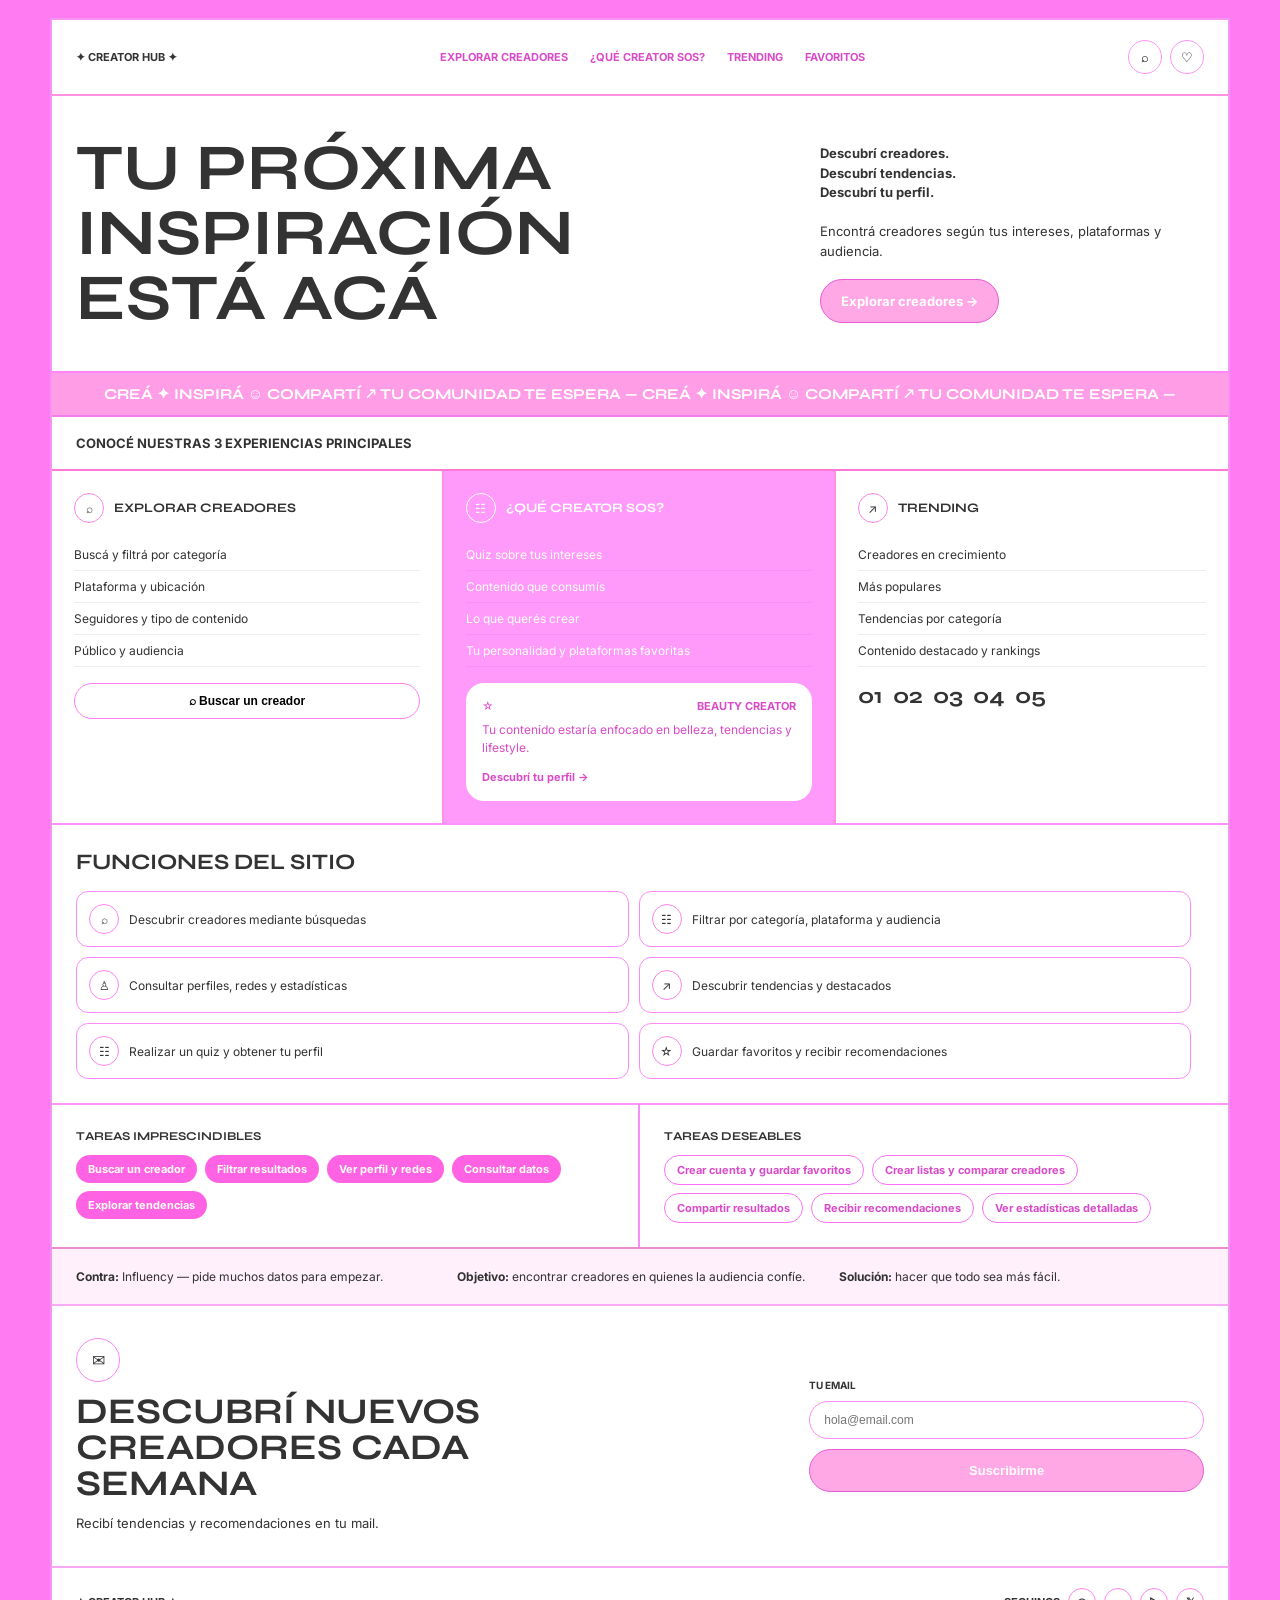
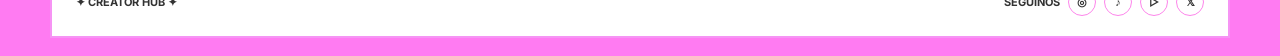
==== index.html @ 5cd88520 "Add files via upload" ====
<!DOCTYPE html>
<html lang="es">
<head>
<meta charset="UTF-8">
<meta name="viewport" content="width=device-width, initial-scale=1.0">
<title>Creator Hub - Tu próxima inspiración</title>
<link rel="stylesheet" href="stylesheet.css">
<link rel="preconnect" href="https://fonts.googleapis.com">
<link rel="preconnect" href="https://fonts.gstatic.com" crossorigin>
<link href="https://fonts.googleapis.com/css2?family=Inter:ital,opsz,wght@0,14..32,100..900;1,14..32,100..900&display=swap" rel="stylesheet">
<link href="https://fonts.googleapis.com/css2?family=Syne:wght@700;800&family=Inter:wght@400;600;700&display=swap" rel="stylesheet">
</head>
<body>
<div class="site">
<header class="topbar">
<div class="brand">✦ CREATOR HUB ✦</div>
<nav>
<a href="#explorar">Explorar creadores</a>
<a href="#quiz">¿Qué creator sos?</a>
<a href="#trending">Trending</a>
<a href="#fav">Favoritos</a>
</nav>
<div class="actions"><button class="ico">⌕</button><button class="ico">♡</button></div>
</header>

<section class="hero">
<div class="hero-main">
<h1>TU PRÓXIMA<br>INSPIRACIÓN<br>ESTÁ ACÁ</h1>
<div class="hero-copy">
<p><b>Descubrí creadores.<br>Descubrí tendencias.<br>Descubrí tu perfil.</b><br><br>Encontrá creadores según tus intereses, plataformas y audiencia.</p>
<a class="cta" href="#explorar">Explorar creadores →</a>
</div>
</div>
</section>

<div class="marquee"><div class="track"><span>CREÁ ✦ INSPIRÁ ☺ COMPARTÍ ↗ tu comunidad te espera — CREÁ ✦ INSPIRÁ ☺ COMPARTÍ ↗ tu comunidad te espera —</span></div></div>

<div class="label">Conocé nuestras 3 experiencias principales</div>

<section class="grid3" id="explorar">
<div class="card">
<div class="card-h"><span class="i">⌕</span><h3>Explorar creadores</h3></div>
<ul>
<li>Buscá y filtrá por categoría</li>
<li>Plataforma y ubicación</li>
<li>Seguidores y tipo de contenido</li>
<li>Público y audiencia</li>
</ul>
<button class="pill-btn">⌕ Buscar un creador</button>
</div>
<div class="card black" id="quiz">
<div class="card-h"><span class="i">☷</span><h3>¿Qué creator sos?</h3></div>
<ul>
<li>Quiz sobre tus intereses</li>
<li>Contenido que consumís</li>
<li>Lo que querés crear</li>
<li>Tu personalidad y plataformas favoritas</li>
</ul>
<div class="beauty">
<div class="beauty-top"><span>☆</span><b>BEAUTY CREATOR</b></div>
<p>Tu contenido estaría enfocado en belleza, tendencias y lifestyle.</p>
<a href="#">Descubrí tu perfil →</a>
</div>
</div>
<div class="card" id="trending">
<div class="card-h"><span class="i">↗</span><h3>Trending</h3></div>
<ul>
<li>Creadores en crecimiento</li>
<li>Más populares</li>
<li>Tendencias por categoría</li>
<li>Contenido destacado y rankings</li>
</ul>
<div class="rank"><span>01</span><span>02</span><span>03</span><span>04</span><span>05</span></div>
</div>
</section>

<section class="func">
<h2>Funciones del sitio</h2>
<div class="func-list">
<div><span class="i">⌕</span>Descubrir creadores mediante búsquedas</div>
<div><span class="i">☷</span>Filtrar por categoría, plataforma y audiencia</div>
<div><span class="i">♙</span>Consultar perfiles, redes y estadísticas</div>
<div><span class="i">↗</span>Descubrir tendencias y destacados</div>
<div><span class="i">☷</span>Realizar un quiz y obtener tu perfil</div>
<div><span class="i">☆</span>Guardar favoritos y recibir recomendaciones</div>
</div>
</section>

<section class="tareas">
<div class="t-col">
<h3>Tareas imprescindibles</h3>
<div class="chips"><span>Buscar un creador</span><span>Filtrar resultados</span><span>Ver perfil y redes</span><span>Consultar datos</span><span>Explorar tendencias</span></div>
</div>
<div class="t-col">
<h3>Tareas deseables</h3>
<div class="chips light"><span>Crear cuenta y guardar favoritos</span><span>Crear listas y comparar creadores</span><span>Compartir resultados</span><span>Recibir recomendaciones</span><span>Ver estadísticas detalladas</span></div>
</div>
</section>

<section class="versus">
<div><b>Contra:</b> Influency — pide muchos datos para empezar.</div>
<div><b>Objetivo:</b> encontrar creadores en quienes la audiencia confíe.</div>
<div><b>Solución:</b> hacer que todo sea más fácil.</div>
</section>

<section class="news">
<div class="news-l">
<div class="mail">✉</div>
<h2>Descubrí nuevos<br>creadores cada<br>semana</h2>
<p>Recibí tendencias y recomendaciones en tu mail.</p>
</div>
<div class="news-r">
<label>Tu email</label>
<input placeholder="hola@email.com" type="email">
<button class="cta">Suscribirme</button>
</div>
</section>

<footer>
<div class="brand">✦ CREATOR HUB ✦</div>
<div class="follow"><span>Seguinos</span><span class="i">◎</span><span class="i">♪</span><span class="i">▷</span><span class="i">𝕏</span></div>
</footer>
</div>
</body>
</html>
---- stylesheet.css ----
* {
    margin: 0;
    padding: 0;
    box-sizing: border-box;
}

/* ESTILO DE FUENTE */

h1, h2, h3, h4, h5, h6 {
    font-family: "Syne", sans-serif;
}

body {
    background-color: #ff7bf2;
    padding: 18px;
    font-family: "Inter", sans-serif;
    color: #333;
}

/* CONTENEDOR PRINCIPAL */

.site {
    width: 100%;
    max-width: 1180px;
    margin: 0 auto;
    background-color: white;
    border: 2px solid #f694f4;
}

/* ENCABEZADO */

.topbar {
    display: flex;
    align-items: center;
    justify-content: space-between;
    padding: 20px 24px;
    border-bottom: 2px solid #ff92e4;
    font-size: 11px;
    font-weight: bold;
    text-transform: uppercase;
}

.topbar nav {
    display: flex;
    gap: 22px;
}

.topbar nav a {
    color: #d94bc8;
    text-decoration: none;
}

.topbar nav a:hover {
    text-decoration: underline;
}

.actions {
    display: flex;
    gap: 8px;
}

.ico {
    width: 34px;
    height: 34px;
    border: 1px solid #fc96f7;
    border-radius: 50%;
    background-color: white;
    cursor: pointer;
}

/* PORTADA */

.hero {
    padding: 40px 24px;
    border-bottom: 2px solid #ff85f5;
}

.hero-main {
    display: flex;
    align-items: center;
    justify-content: space-between;
    gap: 30px;
}

.hero h1 {
    width: 65%;
    font-size: 65px;
    line-height: 1;
    font-weight: bold;
    text-transform: uppercase;
}

.hero-copy {
    width: 35%;
}

.hero-copy p {
    font-size: 13px;
    line-height: 1.5;
    margin-bottom: 18px;
}

.cta {
    display: inline-block;
    padding: 13px 20px;
    background-color: #ffa8e5;
    color: white;
    border: 1px solid #e85bd5;
    border-radius: 25px;
    text-decoration: none;
    font-size: 13px;
    font-weight: bold;
}

.cta:hover {
    background-color: #f47bdc;
}

/* BANDA ROSA */

.marquee {
    padding: 12px 0;
    background-color: #ff9ee7;
    color: white;
    border-bottom: 2px solid #f57eed;
    font-family: "Syne", sans-serif;
    font-size: 15px;
    font-weight: bold;
    text-align: center;
    text-transform: uppercase;
}

.track {
    white-space: nowrap;
}

/* TITULOS DE SECCION */

.label {
    padding: 18px 24px;
    border-bottom: 2px solid #ff78d4;
    font-size: 13px;
    font-weight: bold;
    text-transform: uppercase;
}

/* TARJETAS */

.grid3 {
    display: flex;
    border-bottom: 2px solid #ff93fd;
}

.card {
    width: 33.33%;
    padding: 22px;
    border-right: 2px solid #ff90e3;
}

.card:last-child {
    border-right: none;
}

.card.black {
    background-color: #ff99fa;
    color: white;
}

.card-h {
    display: flex;
    align-items: center;
    gap: 10px;
    margin-bottom: 16px;
}

.card-h h3 {
    font-size: 13px;
    text-transform: uppercase;
}

.i {
    width: 30px;
    height: 30px;
    display: flex;
    align-items: center;
    justify-content: center;
    border: 1px solid #fd85eb;
    border-radius: 50%;
    background-color: white;
    font-size: 12px;
}

.card.black .i {
    background-color: transparent;
    border-color: white;
    color: white;
}

.card ul {
    list-style: none;
    margin-bottom: 16px;
}

.card ul li {
    padding: 8px 0;
    border-bottom: 1px solid #eee;
    font-size: 12px;
}

.card.black ul li {
    border-color: #ff8bf5;
}

.pill-btn {
    width: 100%;
    padding: 10px;
    border: 1px solid #ff7ef6;
    border-radius: 25px;
    background-color: white;
    font-size: 12px;
    font-weight: bold;
    cursor: pointer;
}

/* TARJETA DESTACADA */

.beauty {
    margin-top: 14px;
    padding: 16px;
    background-color: white;
    color: #d94bc8;
    border-radius: 18px;
}

.beauty-top {
    display: flex;
    justify-content: space-between;
    margin-bottom: 8px;
    font-size: 11px;
}

.beauty p {
    margin-bottom: 8px;
    font-size: 12px;
    line-height: 1.5;
}

.beauty a {
    color: #d94bc8;
    font-size: 11px;
    font-weight: bold;
    text-decoration: none;
}

.rank {
    display: flex;
    gap: 10px;
    margin-top: 14px;
    font-family: "Syne", sans-serif;
    font-size: 22px;
    font-weight: bold;
}

/* LISTA DE ACTIVIDADES */

.func {
    padding: 24px;
    border-bottom: 2px solid #ff95fa;
}

.func h2 {
    margin-bottom: 16px;
    font-family: "Syne", sans-serif;
    font-size: 22px;
    text-transform: uppercase;
}

.func-list {
    display: flex;
    flex-wrap: wrap;
    gap: 10px;
}

.func-list div {
    width: 49%;
    padding: 12px;
    display: flex;
    align-items: center;
    gap: 10px;
    border: 1px solid #ff8bfb;
    border-radius: 12px;
    font-size: 12px;
}

/* TAREAS Y CATEGORIAS */

.tareas {
    display: flex;
    border-bottom: 2px solid #eb8bd4;
}

.t-col {
    width: 50%;
    padding: 24px;
    border-right: 2px solid #f88efc;
}

.t-col:last-child {
    border-right: none;
}

.t-col h3 {
    margin-bottom: 12px;
    font-size: 12px;
    text-transform: uppercase;
}

.chips {
    display: flex;
    flex-wrap: wrap;
    gap: 8px;
}

.chips span {
    padding: 7px 12px;
    background-color: #ff62e2;
    color: white;
    border-radius: 25px;
    font-size: 11px;
    font-weight: bold;
}

.chips.light span {
    background-color: white;
    color: #d94bc8;
    border: 1px solid #fb71f6;
}

/* COMPARACIONES */

.versus {
    display: flex;
    justify-content: space-between;
    gap: 16px;
    padding: 20px 24px;
    background-color: #fff0fb;
    border-bottom: 2px solid #f8abf6;
    font-size: 12px;
}

.versus div {
    width: 33.33%;
}

/* NOTICIAS */

.news {
    display: flex;
    justify-content: space-between;
    gap: 30px;
    padding: 32px 24px;
    border-bottom: 2px solid #f6a8f4;
}

.news-l {
    width: 60%;
}

.news-l h2 {
    margin: 12px 0;
    font-family: "Syne", sans-serif;
    font-size: 36px;
    line-height: 1;
    font-weight: bold;
    text-transform: uppercase;
}

.news-l p {
    font-size: 13px;
    line-height: 1.5;
}

.mail {
    width: 44px;
    height: 44px;
    display: flex;
    align-items: center;
    justify-content: center;
    border: 1px solid #ff84f9;
    border-radius: 50%;
}

.news-r {
    width: 35%;
    display: flex;
    flex-direction: column;
    justify-content: center;
    gap: 10px;
}

.news-r label {
    font-size: 10px;
    font-weight: bold;
    text-transform: uppercase;
}

.news-r input {
    padding: 11px 14px;
    border: 1px solid #ff8df9;
    border-radius: 25px;
    font-size: 12px;
}

/* PIE DE PAGINA */

footer {
    display: flex;
    align-items: center;
    justify-content: space-between;
    padding: 20px 24px;
    font-size: 11px;
    font-weight: bold;
    text-transform: uppercase;
}

.follow {
    display: flex;
    align-items: center;
    gap: 8px;
}

.follow .i {
    width: 28px;
    height: 28px;
    font-size: 11px;
}

/* ADAPTACION A CELULARES */

@media (max-width: 700px) {

    body {
        padding: 8px;
    }

    .topbar {
        flex-wrap: wrap;
        gap: 15px;
    }

    .topbar nav {
        display: none;
    }

    .hero-main {
        flex-direction: column;
        align-items: flex-start;
    }

    .hero h1 {
        width: 100%;
        font-size: 42px;
    }

    .hero-copy {
        width: 100%;
    }

    .grid3 {
        flex-direction: column;
    }

    .card {
        width: 100%;
        border-right: none;
        border-bottom: 2px solid #ff90e3;
    }

    .func-list {
        flex-direction: column;
    }

    .func-list div {
        width: 100%;
    }

    .tareas {
        flex-direction: column;
    }

    .t-col {
        width: 100%;
        border-right: none;
        border-bottom: 2px solid #f88efc;
    }

    .versus {
        flex-direction: column;
    }

    .versus div {
        width: 100%;
    }

    .news {
        flex-direction: column;
    }

    .news-l,
    .news-r {
        width: 100%;
    }

    footer {
        flex-direction: column;
        gap: 15px;
        text-align: center;
    }
}
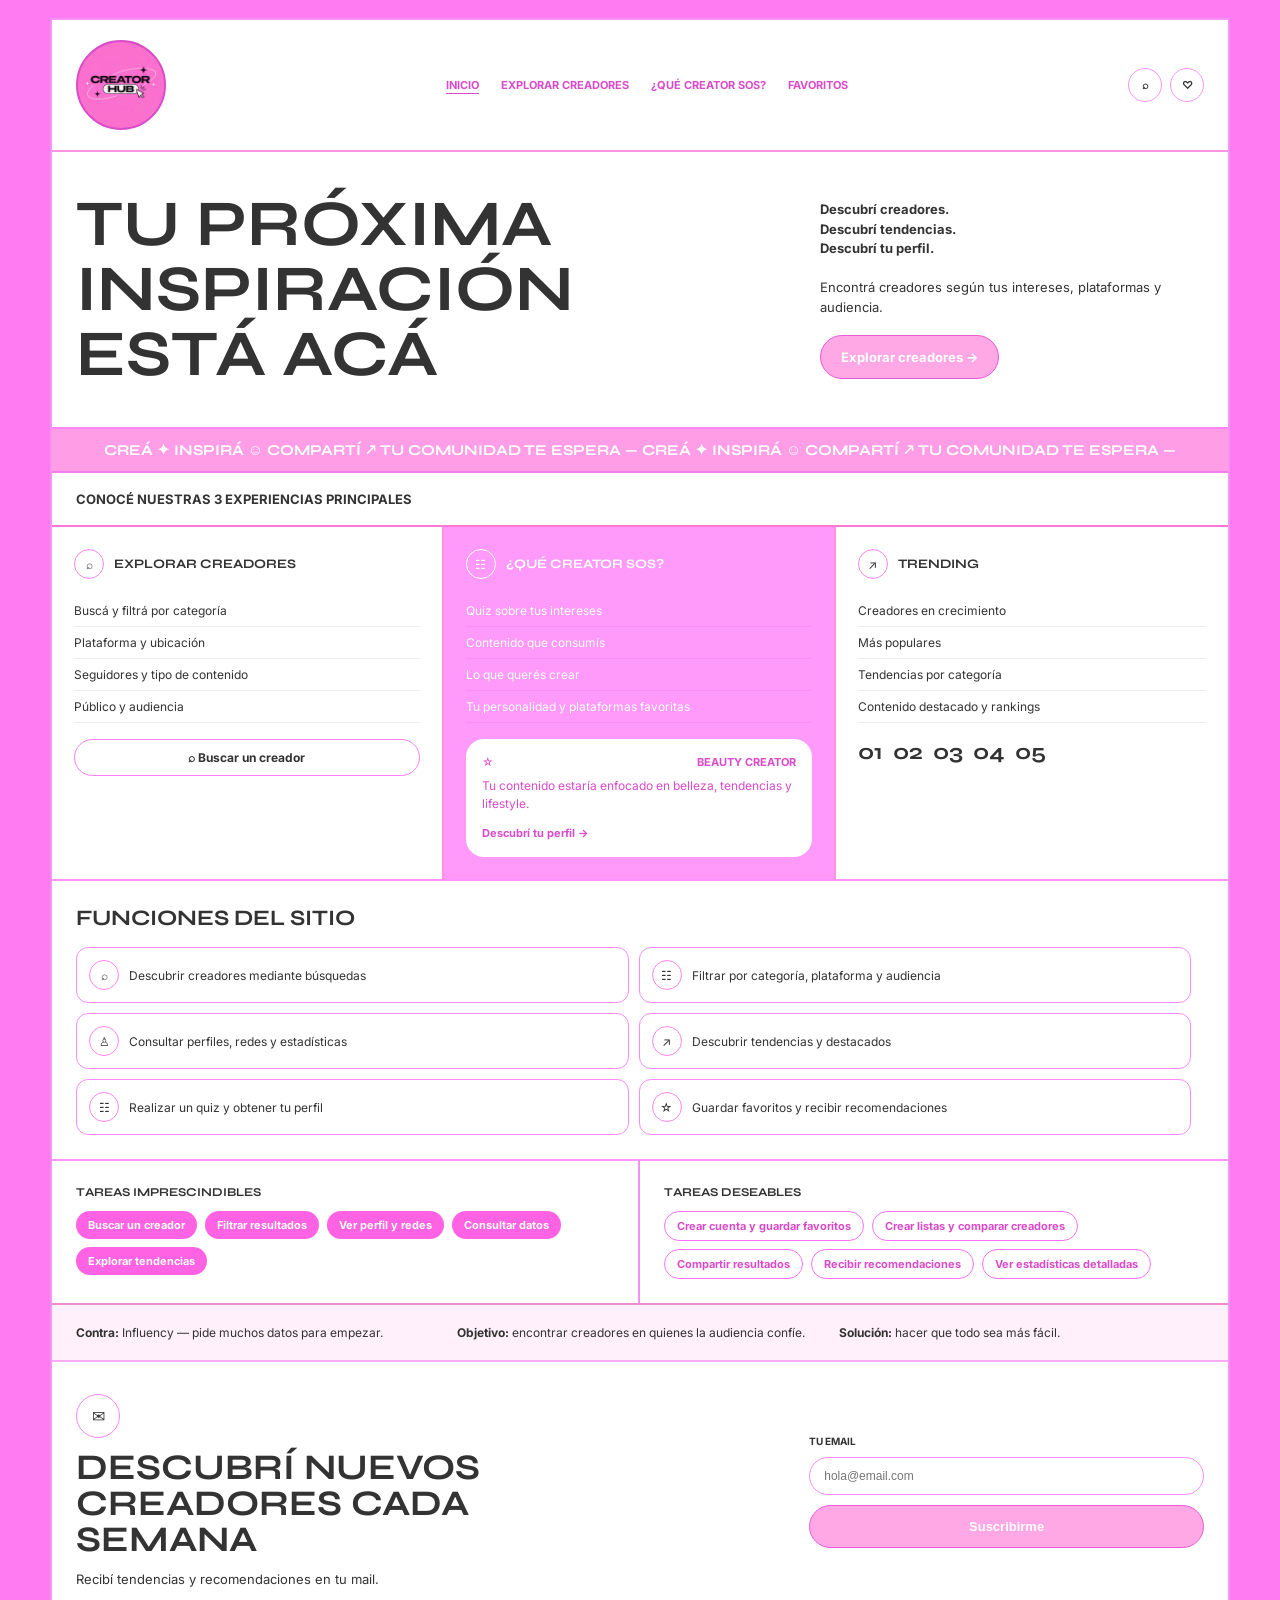
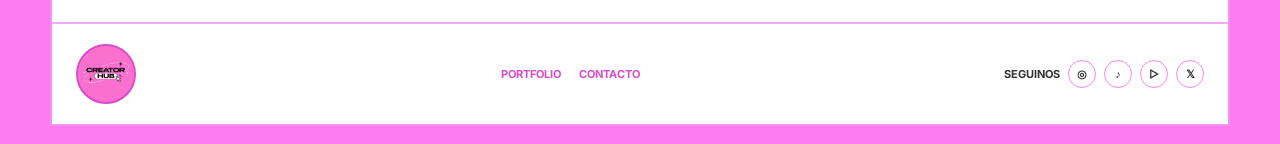
==== commit ee2072b7: "Add files via upload" ====
--- a/index.html
+++ b/index.html
@@ -13,14 +13,14 @@
 <body>
 <div class="site">
 <header class="topbar">
-<div class="brand">✦ CREATOR HUB ✦</div>
+<a href="./index.html"><img class="logo" src="img/logo.jpg" alt="Creator Hub"></a>
 <nav>
-<a href="#explorar">Explorar creadores</a>
-<a href="#quiz">¿Qué creator sos?</a>
-<a href="#trending">Trending</a>
-<a href="#fav">Favoritos</a>
+<a href="./index.html" class="activo">Inicio</a>
+<a href="explorar.html">Explorar creadores</a>
+<a href="quiz.html">¿Qué creator sos?</a>
+<a href="favoritos.html">Favoritos</a>
 </nav>
-<div class="actions"><button class="ico">⌕</button><button class="ico">♡</button></div>
+<div class="actions"><a class="ico" href="explorar.html">⌕</a><a class="ico" href="favoritos.html">♡</a></div>
 </header>
 
 <section class="hero">
@@ -28,7 +28,7 @@
 <h1>TU PRÓXIMA<br>INSPIRACIÓN<br>ESTÁ ACÁ</h1>
 <div class="hero-copy">
 <p><b>Descubrí creadores.<br>Descubrí tendencias.<br>Descubrí tu perfil.</b><br><br>Encontrá creadores según tus intereses, plataformas y audiencia.</p>
-<a class="cta" href="#explorar">Explorar creadores →</a>
+<a class="cta" href="explorar.html">Explorar creadores →</a>
 </div>
 </div>
 </section>
@@ -46,7 +46,7 @@
 <li>Seguidores y tipo de contenido</li>
 <li>Público y audiencia</li>
 </ul>
-<button class="pill-btn">⌕ Buscar un creador</button>
+<a class="pill-btn" href="explorar.html">⌕ Buscar un creador</a>
 </div>
 <div class="card black" id="quiz">
 <div class="card-h"><span class="i">☷</span><h3>¿Qué creator sos?</h3></div>
@@ -59,7 +59,7 @@
 <div class="beauty">
 <div class="beauty-top"><span>☆</span><b>BEAUTY CREATOR</b></div>
 <p>Tu contenido estaría enfocado en belleza, tendencias y lifestyle.</p>
-<a href="#">Descubrí tu perfil →</a>
+<a href="quiz.html">Descubrí tu perfil →</a>
 </div>
 </div>
 <div class="card" id="trending">
@@ -109,17 +109,19 @@
 <h2>Descubrí nuevos<br>creadores cada<br>semana</h2>
 <p>Recibí tendencias y recomendaciones en tu mail.</p>
 </div>
-<div class="news-r">
+<form class="news-r" action="#gracias">
 <label>Tu email</label>
-<input placeholder="hola@email.com" type="email">
-<button class="cta">Suscribirme</button>
-</div>
+<input name="email" placeholder="hola@email.com" type="email" required>
+<button class="cta" type="submit">Suscribirme</button>
+<p class="gracias" id="gracias">¡Gracias por suscribirte! Te vamos a escribir cada semana ♡</p>
+</form>
 </section>
 
 <footer>
-<div class="brand">✦ CREATOR HUB ✦</div>
+<a href="index.html"><img class="logo" src="img/logo.jpg" alt="Creator Hub"></a>
+<div class="footer-links"><a href="portfolio.html">Portfolio</a><a href="portfolio.html#contacto">Contacto</a></div>
 <div class="follow"><span>Seguinos</span><span class="i">◎</span><span class="i">♪</span><span class="i">▷</span><span class="i">𝕏</span></div>
 </footer>
 </div>
 </body>
-</html>+</html>
--- a/stylesheet.css
+++ b/stylesheet.css
@@ -10,14 +10,15 @@
     font-family: "Syne", sans-serif;
 }
 
+p{
+    font-size: 16px
+}
 body {
     background-color: #ff7bf2;
     padding: 18px;
     font-family: "Inter", sans-serif;
     color: #333;
 }
-
-/* CONTENEDOR PRINCIPAL */
 
 .site {
     width: 100%;
@@ -27,8 +28,6 @@
     border: 2px solid #f694f4;
 }
 
-/* ENCABEZADO */
-
 .topbar {
     display: flex;
     align-items: center;
@@ -52,6 +51,13 @@
 
 .topbar nav a:hover {
     text-decoration: underline;
+}
+
+/* LINK DE LA PAGINA EN LA QUE ESTAS (SUBRAYADO) */
+
+.topbar nav a.activo {
+    text-decoration: underline;
+    text-underline-offset: 4px;
 }
 
 .actions {
@@ -516,4 +522,745 @@
         gap: 15px;
         text-align: center;
     }
-}+}
+
+/* ============================= */
+/* PAGINAS INTERNAS              */
+/* ============================= */
+
+.hero.chico h1 {
+    font-size: 50px;
+}
+
+/* FILTROS (EXPLORAR) */
+
+.filtros {
+    padding: 20px 24px;
+    border-bottom: 2px solid #ff93fd;
+}
+
+.buscador {
+    display: flex;
+    gap: 10px;
+    margin-bottom: 8px;
+}
+
+.buscador input {
+    flex: 1;
+    padding: 11px 14px;
+    border: 1px solid #ff8df9;
+    border-radius: 25px;
+    font-size: 12px;
+}
+
+.filtros h3 {
+    margin: 14px 0 8px;
+    font-size: 11px;
+    text-transform: uppercase;
+}
+
+/* TARJETAS DE CREADORES */
+
+.creadores {
+    display: flex;
+    flex-wrap: wrap;
+    gap: 16px;
+    padding: 24px;
+    border-bottom: 2px solid #ff95fa;
+}
+
+.creador {
+    width: calc(33.33% - 11px);
+    padding: 18px;
+    border: 1px solid #ff8bfb;
+    border-radius: 18px;
+}
+
+.creador.rosa {
+    background-color: #ff99fa;
+    color: white;
+}
+
+.avatar {
+    width: 56px;
+    height: 56px;
+    display: flex;
+    align-items: center;
+    justify-content: center;
+    margin-bottom: 12px;
+    border: 1px solid #ff8bfb;
+    border-radius: 50%;
+    background-color: #fff0fb;
+    font-size: 24px;
+}
+
+.creador h3 {
+    font-size: 15px;
+    text-transform: uppercase;
+}
+
+.usuario {
+    margin-bottom: 10px;
+    font-size: 12px;
+    color: #d94bc8;
+}
+
+.creador.rosa .usuario {
+    color: white;
+}
+
+.datos {
+    display: flex;
+    justify-content: space-between;
+    margin: 12px 0;
+    padding: 10px 0;
+    border-top: 1px solid #eee;
+    border-bottom: 1px solid #eee;
+    font-size: 11px;
+}
+
+.datos b {
+    display: block;
+    font-family: "Syne", sans-serif;
+    font-size: 16px;
+}
+
+.creador p {
+    margin-bottom: 12px;
+    font-size: 12px;
+    line-height: 1.5;
+}
+
+/* TITULOS DE LAS PAGINAS INTERNAS */
+
+.creadores h2,
+.quiz h2,
+.ranking h2 {
+    width: 100%;
+    margin-bottom: 16px;
+    font-size: 22px;
+    text-transform: uppercase;
+}
+
+/* QUIZ */
+
+.quiz {
+    padding: 24px;
+    border-bottom: 2px solid #ff95fa;
+}
+
+.pregunta {
+    margin-bottom: 16px;
+    padding: 18px;
+    border: 1px solid #ff8bfb;
+    border-radius: 18px;
+}
+
+.pregunta h3 {
+    margin-bottom: 12px;
+    font-size: 14px;
+}
+
+.opciones {
+    display: flex;
+    flex-wrap: wrap;
+    gap: 8px;
+}
+
+.opciones label {
+    padding: 8px 14px;
+    border: 1px solid #fb71f6;
+    border-radius: 25px;
+    color: #d94bc8;
+    font-size: 12px;
+    font-weight: bold;
+    cursor: pointer;
+}
+
+.opciones input {
+    margin-right: 6px;
+    accent-color: #ff62e2;
+}
+
+.perfiles {
+    display: flex;
+    flex-wrap: wrap;
+    gap: 16px;
+    padding: 24px;
+    border-bottom: 2px solid #ff95fa;
+}
+
+.perfiles .beauty {
+    width: calc(50% - 8px);
+    margin-top: 0;
+    border: 1px solid #ff8bfb;
+}
+
+/* TRENDING */
+
+.ranking {
+    padding: 24px;
+    border-bottom: 2px solid #ff95fa;
+}
+
+.fila {
+    display: flex;
+    align-items: center;
+    gap: 16px;
+    padding: 14px 0;
+    border-bottom: 1px solid #eee;
+    font-size: 13px;
+}
+
+.fila .num {
+    width: 50px;
+    font-family: "Syne", sans-serif;
+    font-size: 26px;
+    font-weight: bold;
+    color: #ff62e2;
+}
+
+.fila .nombre {
+    flex: 1;
+}
+
+.fila .nombre span {
+    display: block;
+    font-size: 11px;
+    color: #999;
+}
+
+.sube {
+    padding: 5px 10px;
+    background-color: #fff0fb;
+    color: #d94bc8;
+    border-radius: 25px;
+    font-size: 11px;
+    font-weight: bold;
+}
+
+/* FAVORITOS */
+
+.vacio {
+    padding: 40px 24px;
+    text-align: center;
+    border-bottom: 2px solid #ff95fa;
+}
+
+.vacio h2 {
+    margin-bottom: 10px;
+    font-size: 26px;
+    text-transform: uppercase;
+}
+
+.vacio p {
+    margin-bottom: 18px;
+    font-size: 13px;
+}
+
+/* CELULARES - PAGINAS INTERNAS */
+
+@media (max-width: 700px) {
+
+    .hero.chico h1 {
+        font-size: 36px;
+    }
+
+    .creador,
+    .perfiles .beauty {
+        width: 100%;
+    }
+
+    .buscador {
+        flex-direction: column;
+    }
+
+    .fila {
+        flex-wrap: wrap;
+    }
+}
+
+/* ============================= */
+/* FOTOS Y BOTONES               */
+/* ============================= */
+
+
+a.ico {
+    display: flex;
+    align-items: center;
+    justify-content: center;
+    color: #333;
+    text-decoration: none;
+}
+
+a.ico:hover,
+.pill-btn:hover {
+    background-color: #fff0fb;
+}
+
+/* Links con forma de boton */
+a.pill-btn {
+    display: block;
+    text-align: center;
+    color: #333;
+    text-decoration: none;
+}
+
+/* Foto de cada creador */
+.portada {
+    width: 100%;
+    height: 170px;
+    object-fit: cover;
+    margin-bottom: 12px;
+    border-radius: 12px;
+}
+
+
+/* Silueta rosa */
+.silueta {
+    width: 120px;
+    border: 2px solid #ff8bfb;
+    border-radius: 50%;
+}
+
+.hero-foto {
+    display: flex;
+    flex-direction: column;
+    gap: 14px;
+}
+
+.vacio .silueta {
+    margin-bottom: 14px;
+}
+
+/* Fotos chiquitas del ranking */
+.mini {
+    width: 52px;
+    height: 52px;
+    object-fit: cover;
+    border-radius: 50%;
+}
+
+.ver {
+    color: #d94bc8;
+    font-size: 12px;
+    font-weight: bold;
+    text-decoration: none;
+}
+
+.ver:hover {
+    text-decoration: underline;
+}
+
+.chips.links a {
+    padding: 7px 12px;
+    background-color: #ff62e2;
+    color: white;
+    border-radius: 25px;
+    font-size: 11px;
+    font-weight: bold;
+    text-decoration: none;
+}
+
+.chips.links a:hover {
+    background-color: #b5179e;
+}
+
+
+.simbolo {
+    margin-left: 6px;
+}
+
+.botones {
+    display: flex;
+    flex-wrap: wrap;
+    gap: 10px;
+}
+
+.botones .pill-btn {
+    width: auto;
+    padding: 12px 18px;
+}
+
+/* RESULTADOS DEL QUIZ: estan ocultos y aparecen con :target */
+.resultado {
+    display: none;
+    align-items: center;
+    gap: 30px;
+    padding: 32px 24px;
+    background-color: #fff0fb;
+    border-bottom: 2px solid #ff95fa;
+}
+
+.resultado:target {
+    display: flex;
+}
+
+.resultado .silueta {
+    width: 160px;
+}
+
+.label-chico {
+    font-size: 11px;
+    font-weight: bold;
+    text-transform: uppercase;
+    color: #d94bc8;
+}
+
+.resultado h2 {
+    margin: 6px 0 10px;
+    font-size: 36px;
+    text-transform: uppercase;
+}
+
+.resultado p {
+    margin-bottom: 16px;
+    font-size: 14px;
+    line-height: 1.5;
+}
+
+
+.gracias {
+    display: none;
+    color: #b5179e;
+    font-size: 13px;
+    font-weight: bold;
+}
+
+.gracias:target {
+    display: block;
+}
+
+@media (max-width: 700px) {
+
+    .resultado {
+        flex-direction: column;
+        text-align: center;
+    }
+
+    .resultado:target {
+        display: flex;
+    }
+}
+
+
+.grupo {
+    display: none;
+}
+
+
+.grupo.todos {
+    display: flex;
+}
+
+
+.grupo:target {
+    display: flex;
+}
+
+.grupo:target ~ .todos {
+    display: none;
+}
+
+
+
+.logo {
+    width: 90px;
+    height: 90px;
+    display: block;
+    object-fit: contain;          
+    background-color: #fa70cc;    
+    border: 2px solid #d94bc8;
+    border-radius: 50%;           
+}
+
+footer .logo {
+    width: 60px;
+    height: 60px;
+}
+
+
+
+.footer-links {
+    display: flex;
+    gap: 18px;
+}
+
+.footer-links a {
+    color: #d94bc8;
+    text-decoration: none;
+}
+
+.footer-links a:hover {
+    text-decoration: underline;
+}
+
+
+.volver {
+    display: block;
+    max-width: 210mm;
+    margin: 0 auto 12px;
+    color: white;
+    font-size: 13px;
+    font-weight: bold;
+    text-decoration: none;
+}
+
+.volver:hover {
+    text-decoration: underline;
+}
+
+
+.hoja {
+    width: 210mm;
+    max-width: 100%;
+    min-height: 297mm;
+    margin: 0 auto;
+    padding: 16mm 14mm;
+    background-color: white;
+    border: 2px solid #f694f4;
+    box-shadow: 0 10px 30px rgba(0, 0, 0, 0.15);
+}
+
+.hoja-top {
+    display: flex;
+    align-items: center;
+    gap: 24px;
+    padding-bottom: 20px;
+    border-bottom: 2px solid #ff92e4;
+}
+
+.iniciales {
+    width: 110px;
+    height: 110px;
+    flex-shrink: 0;
+    display: flex;
+    align-items: center;
+    justify-content: center;
+    background-color: #fa70cc;
+    color: white;
+    border-radius: 50%;
+    font-family: "Syne", sans-serif;
+    font-size: 40px;
+    font-weight: bold;
+}
+
+.hoja-chico {
+    font-size: 11px;
+    font-weight: bold;
+    text-transform: uppercase;
+    color: #d94bc8;
+}
+
+.hoja-top h1 {
+    margin: 4px 0 6px;
+    font-size: 44px;
+    line-height: 1;
+    text-transform: uppercase;
+}
+
+.hoja-sub {
+    font-size: 13px;
+}
+
+.hoja-seccion {
+    padding: 18px 0;
+    border-bottom: 2px solid #ff92e4;
+}
+
+.hoja-seccion h2 {
+    margin-bottom: 10px;
+    font-size: 18px;
+    text-transform: uppercase;
+}
+
+.hoja-seccion p {
+    margin-bottom: 8px;
+    font-size: 13px;
+    line-height: 1.5;
+}
+
+.hoja-cols {
+    display: flex;
+    gap: 20px;
+    margin-top: 12px;
+}
+
+.hoja-cols div {
+    width: 50%;
+}
+
+.hoja-cols h3 {
+    margin-bottom: 8px;
+    font-size: 11px;
+    text-transform: uppercase;
+}
+
+/* Trabajos en grilla de 2 columnas */
+.trabajos {
+    display: grid;
+    grid-template-columns: repeat(2, 1fr);
+    gap: 14px;
+}
+
+.trabajo {
+    padding: 12px;
+    border: 1px solid #ff8bfb;
+    border-radius: 14px;
+    color: #333;
+    text-decoration: none;
+}
+
+a.trabajo:hover {
+    background-color: #fff0fb;
+}
+
+.trabajo img,
+.trabajo-icono {
+    width: 100%;
+    height: 120px;
+    margin-bottom: 10px;
+    object-fit: cover;
+    border-radius: 10px;
+}
+
+.trabajo-icono {
+    display: flex;
+    align-items: center;
+    justify-content: center;
+    background-color: #fff0fb;
+    color: #fa70cc;
+    font-size: 60px;
+}
+
+.trabajo h3 {
+    margin-bottom: 4px;
+    font-size: 13px;
+    text-transform: uppercase;
+}
+
+.trabajo p {
+    margin: 0;
+    font-size: 11px;
+}
+
+.contacto {
+    display: flex;
+    flex-wrap: wrap;
+    gap: 18px;
+    font-size: 13px;
+}
+
+.contacto div {
+    display: flex;
+    align-items: center;
+    gap: 8px;
+}
+
+.hoja-pie {
+    display: flex;
+    justify-content: space-between;
+    padding-top: 16px;
+    font-size: 11px;
+    font-weight: bold;
+    text-transform: uppercase;
+    color: #d94bc8;
+}
+
+/* Si la imprimis o guardas como PDF, sale en una hoja A4 */
+@page {
+    size: A4;
+    margin: 0;
+}
+
+@media print {
+
+    body {
+        padding: 0;
+        background-color: white;
+    }
+
+    .volver {
+        display: none;
+    }
+
+    .hoja {
+        border: none;
+        box-shadow: none;
+    }
+}
+
+@media (max-width: 700px) {
+
+    .hoja {
+        min-height: auto;
+        padding: 24px 18px;
+    }
+
+    .hoja-top {
+        flex-direction: column;
+        align-items: flex-start;
+    }
+
+    .hoja-cols {
+        flex-direction: column;
+    }
+
+    .hoja-cols div {
+        width: 100%;
+    }
+
+    .trabajos {
+        grid-template-columns: 1fr;
+    }
+
+    .footer-links {
+        flex-direction: column;
+        gap: 8px;
+    }
+}
+
+/* PORTFOLIO: trabajos de diseño visual (3 columnas y fotos mas altas) */
+.tipo-trabajo {
+    margin: 14px 0 10px;
+    font-size: 12px;
+    text-transform: uppercase;
+    color: #d94bc8;
+}
+
+.trabajos.tres {
+    grid-template-columns: repeat(3, 1fr);
+}
+
+.trabajos.tres img {
+    height: 220px;
+}
+
+/* Muestra la parte de arriba de la foto (para el vestido) */
+.trabajo img.arriba {
+    object-position: top;
+}
+
+@media (max-width: 700px) {
+
+    .trabajos.tres {
+        grid-template-columns: 1fr;
+    }
+}
+
+/* PORTFOLIO: trabajo destacado que ocupa las 2 columnas */
+.trabajo.grande {
+    grid-column: span 2;
+}
+
+.trabajo.grande img {
+    height: 240px;
+    object-position: top;
+}
+
+@media (max-width: 700px) {
+
+    .trabajo.grande {
+        grid-column: span 1;
+    }
+}
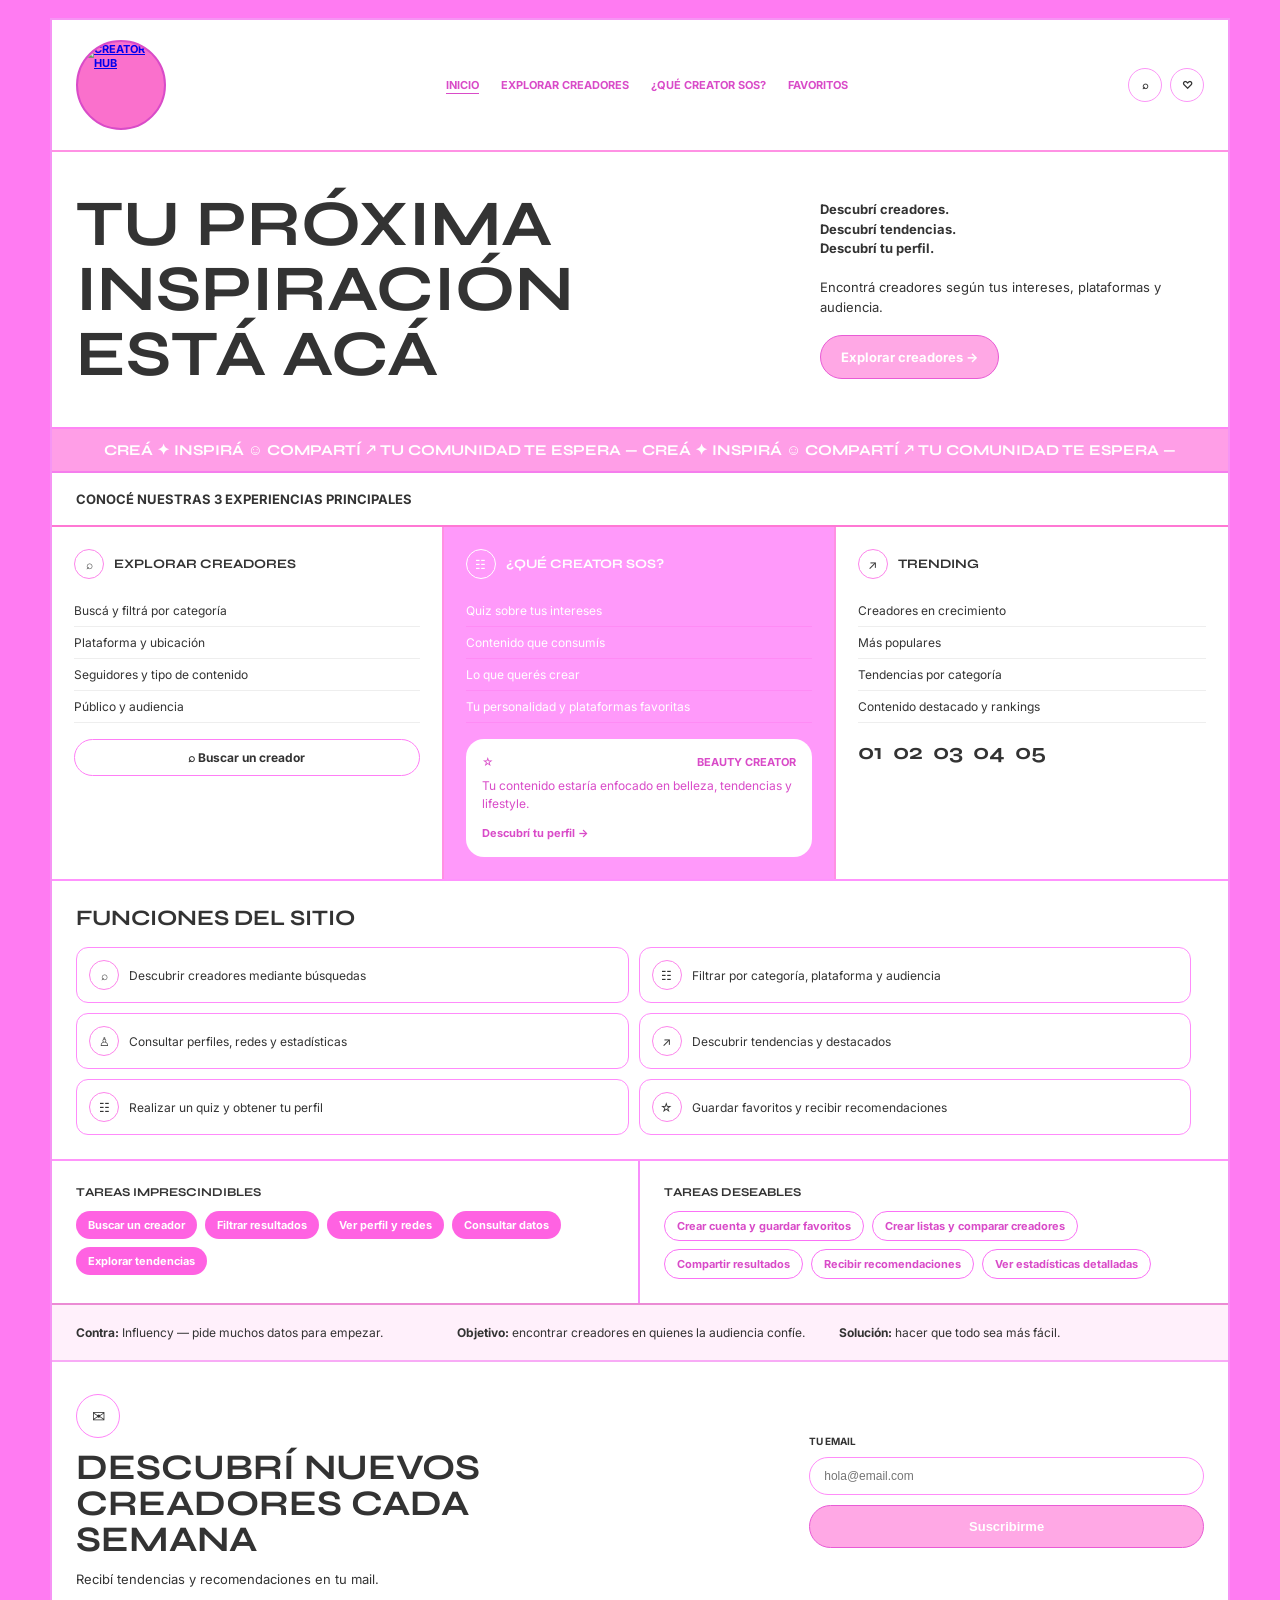
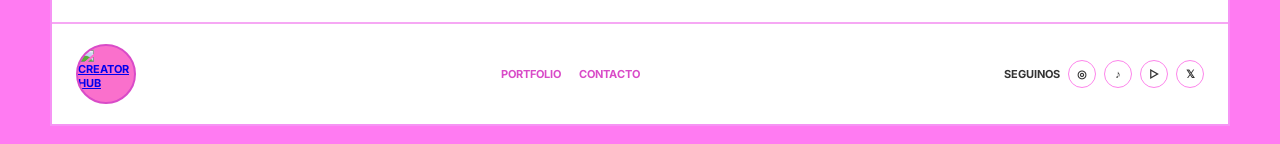
==== commit 35fe2007: "Add files via upload" ====
--- a/index.html
+++ b/index.html
@@ -4,7 +4,7 @@
 <meta charset="UTF-8">
 <meta name="viewport" content="width=device-width, initial-scale=1.0">
 <title>Creator Hub - Tu próxima inspiración</title>
-<link rel="stylesheet" href="stylesheet.css">
+<link rel="stylesheet" href="css/stylesheet.css">
 <link rel="preconnect" href="https://fonts.googleapis.com">
 <link rel="preconnect" href="https://fonts.gstatic.com" crossorigin>
 <link href="https://fonts.googleapis.com/css2?family=Inter:ital,opsz,wght@0,14..32,100..900;1,14..32,100..900&display=swap" rel="stylesheet">
@@ -16,11 +16,11 @@
 <a href="./index.html"><img class="logo" src="img/logo.jpg" alt="Creator Hub"></a>
 <nav>
 <a href="./index.html" class="activo">Inicio</a>
-<a href="explorar.html">Explorar creadores</a>
-<a href="quiz.html">¿Qué creator sos?</a>
-<a href="favoritos.html">Favoritos</a>
+<a href="pages/explorar.html">Explorar creadores</a>
+<a href="pages/quiz.html">¿Qué creator sos?</a>
+<a href="pages/favoritos.html">Favoritos</a>
 </nav>
-<div class="actions"><a class="ico" href="explorar.html">⌕</a><a class="ico" href="favoritos.html">♡</a></div>
+<div class="actions"><a class="ico" href="pages/explorar.html">⌕</a><a class="ico" href="pages/favoritos.html">♡</a></div>
 </header>
 
 <section class="hero">
@@ -28,7 +28,7 @@
 <h1>TU PRÓXIMA<br>INSPIRACIÓN<br>ESTÁ ACÁ</h1>
 <div class="hero-copy">
 <p><b>Descubrí creadores.<br>Descubrí tendencias.<br>Descubrí tu perfil.</b><br><br>Encontrá creadores según tus intereses, plataformas y audiencia.</p>
-<a class="cta" href="explorar.html">Explorar creadores →</a>
+<a class="cta" href="pages/explorar.html">Explorar creadores →</a>
 </div>
 </div>
 </section>
@@ -46,7 +46,7 @@
 <li>Seguidores y tipo de contenido</li>
 <li>Público y audiencia</li>
 </ul>
-<a class="pill-btn" href="explorar.html">⌕ Buscar un creador</a>
+<a class="pill-btn" href="pages/explorar.html">⌕ Buscar un creador</a>
 </div>
 <div class="card black" id="quiz">
 <div class="card-h"><span class="i">☷</span><h3>¿Qué creator sos?</h3></div>
@@ -59,7 +59,7 @@
 <div class="beauty">
 <div class="beauty-top"><span>☆</span><b>BEAUTY CREATOR</b></div>
 <p>Tu contenido estaría enfocado en belleza, tendencias y lifestyle.</p>
-<a href="quiz.html">Descubrí tu perfil →</a>
+<a href="pages/quiz.html">Descubrí tu perfil →</a>
 </div>
 </div>
 <div class="card" id="trending">
@@ -119,7 +119,7 @@
 
 <footer>
 <a href="index.html"><img class="logo" src="img/logo.jpg" alt="Creator Hub"></a>
-<div class="footer-links"><a href="portfolio.html">Portfolio</a><a href="portfolio.html#contacto">Contacto</a></div>
+<div class="footer-links"><a href="pages/portfolio.html">Portfolio</a><a href="portfolio.html#contacto">Contacto</a></div>
 <div class="follow"><span>Seguinos</span><span class="i">◎</span><span class="i">♪</span><span class="i">▷</span><span class="i">𝕏</span></div>
 </footer>
 </div>
--- a/css/stylesheet.css
+++ b/css/stylesheet.css
@@ -0,0 +1,1266 @@
+* {
+    margin: 0;
+    padding: 0;
+    box-sizing: border-box;
+}
+
+/* ESTILO DE FUENTE */
+
+h1, h2, h3, h4, h5, h6 {
+    font-family: "Syne", sans-serif;
+}
+
+p{
+    font-size: 16px
+}
+body {
+    background-color: #ff7bf2;
+    padding: 18px;
+    font-family: "Inter", sans-serif;
+    color: #333;
+}
+
+.site {
+    width: 100%;
+    max-width: 1180px;
+    margin: 0 auto;
+    background-color: white;
+    border: 2px solid #f694f4;
+}
+
+.topbar {
+    display: flex;
+    align-items: center;
+    justify-content: space-between;
+    padding: 20px 24px;
+    border-bottom: 2px solid #ff92e4;
+    font-size: 11px;
+    font-weight: bold;
+    text-transform: uppercase;
+}
+
+.topbar nav {
+    display: flex;
+    gap: 22px;
+}
+
+.topbar nav a {
+    color: #d94bc8;
+    text-decoration: none;
+}
+
+.topbar nav a:hover {
+    text-decoration: underline;
+}
+
+/* LINK DE LA PAGINA EN LA QUE ESTAS (SUBRAYADO) */
+
+.topbar nav a.activo {
+    text-decoration: underline;
+    text-underline-offset: 4px;
+}
+
+.actions {
+    display: flex;
+    gap: 8px;
+}
+
+.ico {
+    width: 34px;
+    height: 34px;
+    border: 1px solid #fc96f7;
+    border-radius: 50%;
+    background-color: white;
+    cursor: pointer;
+}
+
+/* PORTADA */
+
+.hero {
+    padding: 40px 24px;
+    border-bottom: 2px solid #ff85f5;
+}
+
+.hero-main {
+    display: flex;
+    align-items: center;
+    justify-content: space-between;
+    gap: 30px;
+}
+
+.hero h1 {
+    width: 65%;
+    font-size: 65px;
+    line-height: 1;
+    font-weight: bold;
+    text-transform: uppercase;
+}
+
+.hero-copy {
+    width: 35%;
+}
+
+.hero-copy p {
+    font-size: 13px;
+    line-height: 1.5;
+    margin-bottom: 18px;
+}
+
+.cta {
+    display: inline-block;
+    padding: 13px 20px;
+    background-color: #ffa8e5;
+    color: white;
+    border: 1px solid #e85bd5;
+    border-radius: 25px;
+    text-decoration: none;
+    font-size: 13px;
+    font-weight: bold;
+}
+
+.cta:hover {
+    background-color: #f47bdc;
+}
+
+/* BANDA ROSA */
+
+.marquee {
+    padding: 12px 0;
+    background-color: #ff9ee7;
+    color: white;
+    border-bottom: 2px solid #f57eed;
+    font-family: "Syne", sans-serif;
+    font-size: 15px;
+    font-weight: bold;
+    text-align: center;
+    text-transform: uppercase;
+}
+
+.track {
+    white-space: nowrap;
+}
+
+/* TITULOS DE SECCION */
+
+.label {
+    padding: 18px 24px;
+    border-bottom: 2px solid #ff78d4;
+    font-size: 13px;
+    font-weight: bold;
+    text-transform: uppercase;
+}
+
+/* TARJETAS */
+
+.grid3 {
+    display: flex;
+    border-bottom: 2px solid #ff93fd;
+}
+
+.card {
+    width: 33.33%;
+    padding: 22px;
+    border-right: 2px solid #ff90e3;
+}
+
+.card:last-child {
+    border-right: none;
+}
+
+.card.black {
+    background-color: #ff99fa;
+    color: white;
+}
+
+.card-h {
+    display: flex;
+    align-items: center;
+    gap: 10px;
+    margin-bottom: 16px;
+}
+
+.card-h h3 {
+    font-size: 13px;
+    text-transform: uppercase;
+}
+
+.i {
+    width: 30px;
+    height: 30px;
+    display: flex;
+    align-items: center;
+    justify-content: center;
+    border: 1px solid #fd85eb;
+    border-radius: 50%;
+    background-color: white;
+    font-size: 12px;
+}
+
+.card.black .i {
+    background-color: transparent;
+    border-color: white;
+    color: white;
+}
+
+.card ul {
+    list-style: none;
+    margin-bottom: 16px;
+}
+
+.card ul li {
+    padding: 8px 0;
+    border-bottom: 1px solid #eee;
+    font-size: 12px;
+}
+
+.card.black ul li {
+    border-color: #ff8bf5;
+}
+
+.pill-btn {
+    width: 100%;
+    padding: 10px;
+    border: 1px solid #ff7ef6;
+    border-radius: 25px;
+    background-color: white;
+    font-size: 12px;
+    font-weight: bold;
+    cursor: pointer;
+}
+
+/* TARJETA DESTACADA */
+
+.beauty {
+    margin-top: 14px;
+    padding: 16px;
+    background-color: white;
+    color: #d94bc8;
+    border-radius: 18px;
+}
+
+.beauty-top {
+    display: flex;
+    justify-content: space-between;
+    margin-bottom: 8px;
+    font-size: 11px;
+}
+
+.beauty p {
+    margin-bottom: 8px;
+    font-size: 12px;
+    line-height: 1.5;
+}
+
+.beauty a {
+    color: #d94bc8;
+    font-size: 11px;
+    font-weight: bold;
+    text-decoration: none;
+}
+
+.rank {
+    display: flex;
+    gap: 10px;
+    margin-top: 14px;
+    font-family: "Syne", sans-serif;
+    font-size: 22px;
+    font-weight: bold;
+}
+
+/* LISTA DE ACTIVIDADES */
+
+.func {
+    padding: 24px;
+    border-bottom: 2px solid #ff95fa;
+}
+
+.func h2 {
+    margin-bottom: 16px;
+    font-family: "Syne", sans-serif;
+    font-size: 22px;
+    text-transform: uppercase;
+}
+
+.func-list {
+    display: flex;
+    flex-wrap: wrap;
+    gap: 10px;
+}
+
+.func-list div {
+    width: 49%;
+    padding: 12px;
+    display: flex;
+    align-items: center;
+    gap: 10px;
+    border: 1px solid #ff8bfb;
+    border-radius: 12px;
+    font-size: 12px;
+}
+
+/* TAREAS Y CATEGORIAS */
+
+.tareas {
+    display: flex;
+    border-bottom: 2px solid #eb8bd4;
+}
+
+.t-col {
+    width: 50%;
+    padding: 24px;
+    border-right: 2px solid #f88efc;
+}
+
+.t-col:last-child {
+    border-right: none;
+}
+
+.t-col h3 {
+    margin-bottom: 12px;
+    font-size: 12px;
+    text-transform: uppercase;
+}
+
+.chips {
+    display: flex;
+    flex-wrap: wrap;
+    gap: 8px;
+}
+
+.chips span {
+    padding: 7px 12px;
+    background-color: #ff62e2;
+    color: white;
+    border-radius: 25px;
+    font-size: 11px;
+    font-weight: bold;
+}
+
+.chips.light span {
+    background-color: white;
+    color: #d94bc8;
+    border: 1px solid #fb71f6;
+}
+
+/* COMPARACIONES */
+
+.versus {
+    display: flex;
+    justify-content: space-between;
+    gap: 16px;
+    padding: 20px 24px;
+    background-color: #fff0fb;
+    border-bottom: 2px solid #f8abf6;
+    font-size: 12px;
+}
+
+.versus div {
+    width: 33.33%;
+}
+
+/* NOTICIAS */
+
+.news {
+    display: flex;
+    justify-content: space-between;
+    gap: 30px;
+    padding: 32px 24px;
+    border-bottom: 2px solid #f6a8f4;
+}
+
+.news-l {
+    width: 60%;
+}
+
+.news-l h2 {
+    margin: 12px 0;
+    font-family: "Syne", sans-serif;
+    font-size: 36px;
+    line-height: 1;
+    font-weight: bold;
+    text-transform: uppercase;
+}
+
+.news-l p {
+    font-size: 13px;
+    line-height: 1.5;
+}
+
+.mail {
+    width: 44px;
+    height: 44px;
+    display: flex;
+    align-items: center;
+    justify-content: center;
+    border: 1px solid #ff84f9;
+    border-radius: 50%;
+}
+
+.news-r {
+    width: 35%;
+    display: flex;
+    flex-direction: column;
+    justify-content: center;
+    gap: 10px;
+}
+
+.news-r label {
+    font-size: 10px;
+    font-weight: bold;
+    text-transform: uppercase;
+}
+
+.news-r input {
+    padding: 11px 14px;
+    border: 1px solid #ff8df9;
+    border-radius: 25px;
+    font-size: 12px;
+}
+
+/* PIE DE PAGINA */
+
+footer {
+    display: flex;
+    align-items: center;
+    justify-content: space-between;
+    padding: 20px 24px;
+    font-size: 11px;
+    font-weight: bold;
+    text-transform: uppercase;
+}
+
+.follow {
+    display: flex;
+    align-items: center;
+    gap: 8px;
+}
+
+.follow .i {
+    width: 28px;
+    height: 28px;
+    font-size: 11px;
+}
+
+/* ADAPTACION A CELULARES */
+
+@media (max-width: 700px) {
+
+    body {
+        padding: 8px;
+    }
+
+    .topbar {
+        flex-wrap: wrap;
+        gap: 15px;
+    }
+
+    .topbar nav {
+        display: none;
+    }
+
+    .hero-main {
+        flex-direction: column;
+        align-items: flex-start;
+    }
+
+    .hero h1 {
+        width: 100%;
+        font-size: 42px;
+    }
+
+    .hero-copy {
+        width: 100%;
+    }
+
+    .grid3 {
+        flex-direction: column;
+    }
+
+    .card {
+        width: 100%;
+        border-right: none;
+        border-bottom: 2px solid #ff90e3;
+    }
+
+    .func-list {
+        flex-direction: column;
+    }
+
+    .func-list div {
+        width: 100%;
+    }
+
+    .tareas {
+        flex-direction: column;
+    }
+
+    .t-col {
+        width: 100%;
+        border-right: none;
+        border-bottom: 2px solid #f88efc;
+    }
+
+    .versus {
+        flex-direction: column;
+    }
+
+    .versus div {
+        width: 100%;
+    }
+
+    .news {
+        flex-direction: column;
+    }
+
+    .news-l,
+    .news-r {
+        width: 100%;
+    }
+
+    footer {
+        flex-direction: column;
+        gap: 15px;
+        text-align: center;
+    }
+}
+
+/* ============================= */
+/* PAGINAS INTERNAS              */
+/* ============================= */
+
+.hero.chico h1 {
+    font-size: 50px;
+}
+
+/* FILTROS (EXPLORAR) */
+
+.filtros {
+    padding: 20px 24px;
+    border-bottom: 2px solid #ff93fd;
+}
+
+.buscador {
+    display: flex;
+    gap: 10px;
+    margin-bottom: 8px;
+}
+
+.buscador input {
+    flex: 1;
+    padding: 11px 14px;
+    border: 1px solid #ff8df9;
+    border-radius: 25px;
+    font-size: 12px;
+}
+
+.filtros h3 {
+    margin: 14px 0 8px;
+    font-size: 11px;
+    text-transform: uppercase;
+}
+
+/* TARJETAS DE CREADORES */
+
+.creadores {
+    display: flex;
+    flex-wrap: wrap;
+    gap: 16px;
+    padding: 24px;
+    border-bottom: 2px solid #ff95fa;
+}
+
+.creador {
+    width: calc(33.33% - 11px);
+    padding: 18px;
+    border: 1px solid #ff8bfb;
+    border-radius: 18px;
+}
+
+.creador.rosa {
+    background-color: #ff99fa;
+    color: white;
+}
+
+.avatar {
+    width: 56px;
+    height: 56px;
+    display: flex;
+    align-items: center;
+    justify-content: center;
+    margin-bottom: 12px;
+    border: 1px solid #ff8bfb;
+    border-radius: 50%;
+    background-color: #fff0fb;
+    font-size: 24px;
+}
+
+.creador h3 {
+    font-size: 15px;
+    text-transform: uppercase;
+}
+
+.usuario {
+    margin-bottom: 10px;
+    font-size: 12px;
+    color: #d94bc8;
+}
+
+.creador.rosa .usuario {
+    color: white;
+}
+
+.datos {
+    display: flex;
+    justify-content: space-between;
+    margin: 12px 0;
+    padding: 10px 0;
+    border-top: 1px solid #eee;
+    border-bottom: 1px solid #eee;
+    font-size: 11px;
+}
+
+.datos b {
+    display: block;
+    font-family: "Syne", sans-serif;
+    font-size: 16px;
+}
+
+.creador p {
+    margin-bottom: 12px;
+    font-size: 12px;
+    line-height: 1.5;
+}
+
+/* TITULOS DE LAS PAGINAS INTERNAS */
+
+.creadores h2,
+.quiz h2,
+.ranking h2 {
+    width: 100%;
+    margin-bottom: 16px;
+    font-size: 22px;
+    text-transform: uppercase;
+}
+
+/* QUIZ */
+
+.quiz {
+    padding: 24px;
+    border-bottom: 2px solid #ff95fa;
+}
+
+.pregunta {
+    margin-bottom: 16px;
+    padding: 18px;
+    border: 1px solid #ff8bfb;
+    border-radius: 18px;
+}
+
+.pregunta h3 {
+    margin-bottom: 12px;
+    font-size: 14px;
+}
+
+.opciones {
+    display: flex;
+    flex-wrap: wrap;
+    gap: 8px;
+}
+
+.opciones label {
+    padding: 8px 14px;
+    border: 1px solid #fb71f6;
+    border-radius: 25px;
+    color: #d94bc8;
+    font-size: 12px;
+    font-weight: bold;
+    cursor: pointer;
+}
+
+.opciones input {
+    margin-right: 6px;
+    accent-color: #ff62e2;
+}
+
+.perfiles {
+    display: flex;
+    flex-wrap: wrap;
+    gap: 16px;
+    padding: 24px;
+    border-bottom: 2px solid #ff95fa;
+}
+
+.perfiles .beauty {
+    width: calc(50% - 8px);
+    margin-top: 0;
+    border: 1px solid #ff8bfb;
+}
+
+/* TRENDING */
+
+.ranking {
+    padding: 24px;
+    border-bottom: 2px solid #ff95fa;
+}
+
+.fila {
+    display: flex;
+    align-items: center;
+    gap: 16px;
+    padding: 14px 0;
+    border-bottom: 1px solid #eee;
+    font-size: 13px;
+}
+
+.fila .num {
+    width: 50px;
+    font-family: "Syne", sans-serif;
+    font-size: 26px;
+    font-weight: bold;
+    color: #ff62e2;
+}
+
+.fila .nombre {
+    flex: 1;
+}
+
+.fila .nombre span {
+    display: block;
+    font-size: 11px;
+    color: #999;
+}
+
+.sube {
+    padding: 5px 10px;
+    background-color: #fff0fb;
+    color: #d94bc8;
+    border-radius: 25px;
+    font-size: 11px;
+    font-weight: bold;
+}
+
+/* FAVORITOS */
+
+.vacio {
+    padding: 40px 24px;
+    text-align: center;
+    border-bottom: 2px solid #ff95fa;
+}
+
+.vacio h2 {
+    margin-bottom: 10px;
+    font-size: 26px;
+    text-transform: uppercase;
+}
+
+.vacio p {
+    margin-bottom: 18px;
+    font-size: 13px;
+}
+
+/* CELULARES - PAGINAS INTERNAS */
+
+@media (max-width: 700px) {
+
+    .hero.chico h1 {
+        font-size: 36px;
+    }
+
+    .creador,
+    .perfiles .beauty {
+        width: 100%;
+    }
+
+    .buscador {
+        flex-direction: column;
+    }
+
+    .fila {
+        flex-wrap: wrap;
+    }
+}
+
+/* ============================= */
+/* FOTOS Y BOTONES               */
+/* ============================= */
+
+
+a.ico {
+    display: flex;
+    align-items: center;
+    justify-content: center;
+    color: #333;
+    text-decoration: none;
+}
+
+a.ico:hover,
+.pill-btn:hover {
+    background-color: #fff0fb;
+}
+
+/* Links con forma de boton */
+a.pill-btn {
+    display: block;
+    text-align: center;
+    color: #333;
+    text-decoration: none;
+}
+
+/* Foto de cada creador */
+.portada {
+    width: 100%;
+    height: 170px;
+    object-fit: cover;
+    margin-bottom: 12px;
+    border-radius: 12px;
+}
+
+
+/* Silueta rosa */
+.silueta {
+    width: 120px;
+    border: 2px solid #ff8bfb;
+    border-radius: 50%;
+}
+
+.hero-foto {
+    display: flex;
+    flex-direction: column;
+    gap: 14px;
+}
+
+.vacio .silueta {
+    margin-bottom: 14px;
+}
+
+/* Fotos chiquitas del ranking */
+.mini {
+    width: 52px;
+    height: 52px;
+    object-fit: cover;
+    border-radius: 50%;
+}
+
+.ver {
+    color: #d94bc8;
+    font-size: 12px;
+    font-weight: bold;
+    text-decoration: none;
+}
+
+.ver:hover {
+    text-decoration: underline;
+}
+
+.chips.links a {
+    padding: 7px 12px;
+    background-color: #ff62e2;
+    color: white;
+    border-radius: 25px;
+    font-size: 11px;
+    font-weight: bold;
+    text-decoration: none;
+}
+
+.chips.links a:hover {
+    background-color: #b5179e;
+}
+
+
+.simbolo {
+    margin-left: 6px;
+}
+
+.botones {
+    display: flex;
+    flex-wrap: wrap;
+    gap: 10px;
+}
+
+.botones .pill-btn {
+    width: auto;
+    padding: 12px 18px;
+}
+
+/* RESULTADOS DEL QUIZ: estan ocultos y aparecen con :target */
+.resultado {
+    display: none;
+    align-items: center;
+    gap: 30px;
+    padding: 32px 24px;
+    background-color: #fff0fb;
+    border-bottom: 2px solid #ff95fa;
+}
+
+.resultado:target {
+    display: flex;
+}
+
+.resultado .silueta {
+    width: 160px;
+}
+
+.label-chico {
+    font-size: 11px;
+    font-weight: bold;
+    text-transform: uppercase;
+    color: #d94bc8;
+}
+
+.resultado h2 {
+    margin: 6px 0 10px;
+    font-size: 36px;
+    text-transform: uppercase;
+}
+
+.resultado p {
+    margin-bottom: 16px;
+    font-size: 14px;
+    line-height: 1.5;
+}
+
+
+.gracias {
+    display: none;
+    color: #b5179e;
+    font-size: 13px;
+    font-weight: bold;
+}
+
+.gracias:target {
+    display: block;
+}
+
+@media (max-width: 700px) {
+
+    .resultado {
+        flex-direction: column;
+        text-align: center;
+    }
+
+    .resultado:target {
+        display: flex;
+    }
+}
+
+
+.grupo {
+    display: none;
+}
+
+
+.grupo.todos {
+    display: flex;
+}
+
+
+.grupo:target {
+    display: flex;
+}
+
+.grupo:target ~ .todos {
+    display: none;
+}
+
+
+
+.logo {
+    width: 90px;
+    height: 90px;
+    display: block;
+    object-fit: contain;          
+    background-color: #fa70cc;    
+    border: 2px solid #d94bc8;
+    border-radius: 50%;           
+}
+
+footer .logo {
+    width: 60px;
+    height: 60px;
+}
+
+
+
+.footer-links {
+    display: flex;
+    gap: 18px;
+}
+
+.footer-links a {
+    color: #d94bc8;
+    text-decoration: none;
+}
+
+.footer-links a:hover {
+    text-decoration: underline;
+}
+
+
+.volver {
+    display: block;
+    max-width: 210mm;
+    margin: 0 auto 12px;
+    color: white;
+    font-size: 13px;
+    font-weight: bold;
+    text-decoration: none;
+}
+
+.volver:hover {
+    text-decoration: underline;
+}
+
+
+.hoja {
+    width: 210mm;
+    max-width: 100%;
+    min-height: 297mm;
+    margin: 0 auto;
+    padding: 16mm 14mm;
+    background-color: white;
+    border: 2px solid #f694f4;
+    box-shadow: 0 10px 30px rgba(0, 0, 0, 0.15);
+}
+
+.hoja-top {
+    display: flex;
+    align-items: center;
+    gap: 24px;
+    padding-bottom: 20px;
+    border-bottom: 2px solid #ff92e4;
+}
+
+.iniciales {
+    width: 110px;
+    height: 110px;
+    flex-shrink: 0;
+    display: flex;
+    align-items: center;
+    justify-content: center;
+    background-color: #fa70cc;
+    color: white;
+    border-radius: 50%;
+    font-family: "Syne", sans-serif;
+    font-size: 40px;
+    font-weight: bold;
+}
+
+.hoja-chico {
+    font-size: 11px;
+    font-weight: bold;
+    text-transform: uppercase;
+    color: #d94bc8;
+}
+
+.hoja-top h1 {
+    margin: 4px 0 6px;
+    font-size: 44px;
+    line-height: 1;
+    text-transform: uppercase;
+}
+
+.hoja-sub {
+    font-size: 13px;
+}
+
+.hoja-seccion {
+    padding: 18px 0;
+    border-bottom: 2px solid #ff92e4;
+}
+
+.hoja-seccion h2 {
+    margin-bottom: 10px;
+    font-size: 18px;
+    text-transform: uppercase;
+}
+
+.hoja-seccion p {
+    margin-bottom: 8px;
+    font-size: 13px;
+    line-height: 1.5;
+}
+
+.hoja-cols {
+    display: flex;
+    gap: 20px;
+    margin-top: 12px;
+}
+
+.hoja-cols div {
+    width: 50%;
+}
+
+.hoja-cols h3 {
+    margin-bottom: 8px;
+    font-size: 11px;
+    text-transform: uppercase;
+}
+
+/* Trabajos en grilla de 2 columnas */
+.trabajos {
+    display: grid;
+    grid-template-columns: repeat(2, 1fr);
+    gap: 14px;
+}
+
+.trabajo {
+    padding: 12px;
+    border: 1px solid #ff8bfb;
+    border-radius: 14px;
+    color: #333;
+    text-decoration: none;
+}
+
+a.trabajo:hover {
+    background-color: #fff0fb;
+}
+
+.trabajo img,
+.trabajo-icono {
+    width: 100%;
+    height: 120px;
+    margin-bottom: 10px;
+    object-fit: cover;
+    border-radius: 10px;
+}
+
+.trabajo-icono {
+    display: flex;
+    align-items: center;
+    justify-content: center;
+    background-color: #fff0fb;
+    color: #fa70cc;
+    font-size: 60px;
+}
+
+.trabajo h3 {
+    margin-bottom: 4px;
+    font-size: 13px;
+    text-transform: uppercase;
+}
+
+.trabajo p {
+    margin: 0;
+    font-size: 11px;
+}
+
+.contacto {
+    display: flex;
+    flex-wrap: wrap;
+    gap: 18px;
+    font-size: 13px;
+}
+
+.contacto div {
+    display: flex;
+    align-items: center;
+    gap: 8px;
+}
+
+.hoja-pie {
+    display: flex;
+    justify-content: space-between;
+    padding-top: 16px;
+    font-size: 11px;
+    font-weight: bold;
+    text-transform: uppercase;
+    color: #d94bc8;
+}
+
+/* Si la imprimis o guardas como PDF, sale en una hoja A4 */
+@page {
+    size: A4;
+    margin: 0;
+}
+
+@media print {
+
+    body {
+        padding: 0;
+        background-color: white;
+    }
+
+    .volver {
+        display: none;
+    }
+
+    .hoja {
+        border: none;
+        box-shadow: none;
+    }
+}
+
+@media (max-width: 700px) {
+
+    .hoja {
+        min-height: auto;
+        padding: 24px 18px;
+    }
+
+    .hoja-top {
+        flex-direction: column;
+        align-items: flex-start;
+    }
+
+    .hoja-cols {
+        flex-direction: column;
+    }
+
+    .hoja-cols div {
+        width: 100%;
+    }
+
+    .trabajos {
+        grid-template-columns: 1fr;
+    }
+
+    .footer-links {
+        flex-direction: column;
+        gap: 8px;
+    }
+}
+
+/* PORTFOLIO: trabajos de diseño visual (3 columnas y fotos mas altas) */
+.tipo-trabajo {
+    margin: 14px 0 10px;
+    font-size: 12px;
+    text-transform: uppercase;
+    color: #d94bc8;
+}
+
+.trabajos.tres {
+    grid-template-columns: repeat(3, 1fr);
+}
+
+.trabajos.tres img {
+    height: 220px;
+}
+
+/* Muestra la parte de arriba de la foto (para el vestido) */
+.trabajo img.arriba {
+    object-position: top;
+}
+
+@media (max-width: 700px) {
+
+    .trabajos.tres {
+        grid-template-columns: 1fr;
+    }
+}
+
+/* PORTFOLIO: trabajo destacado que ocupa las 2 columnas */
+.trabajo.grande {
+    grid-column: span 2;
+}
+
+.trabajo.grande img {
+    height: 240px;
+    object-position: top;
+}
+
+@media (max-width: 700px) {
+
+    .trabajo.grande {
+        grid-column: span 1;
+    }
+}
